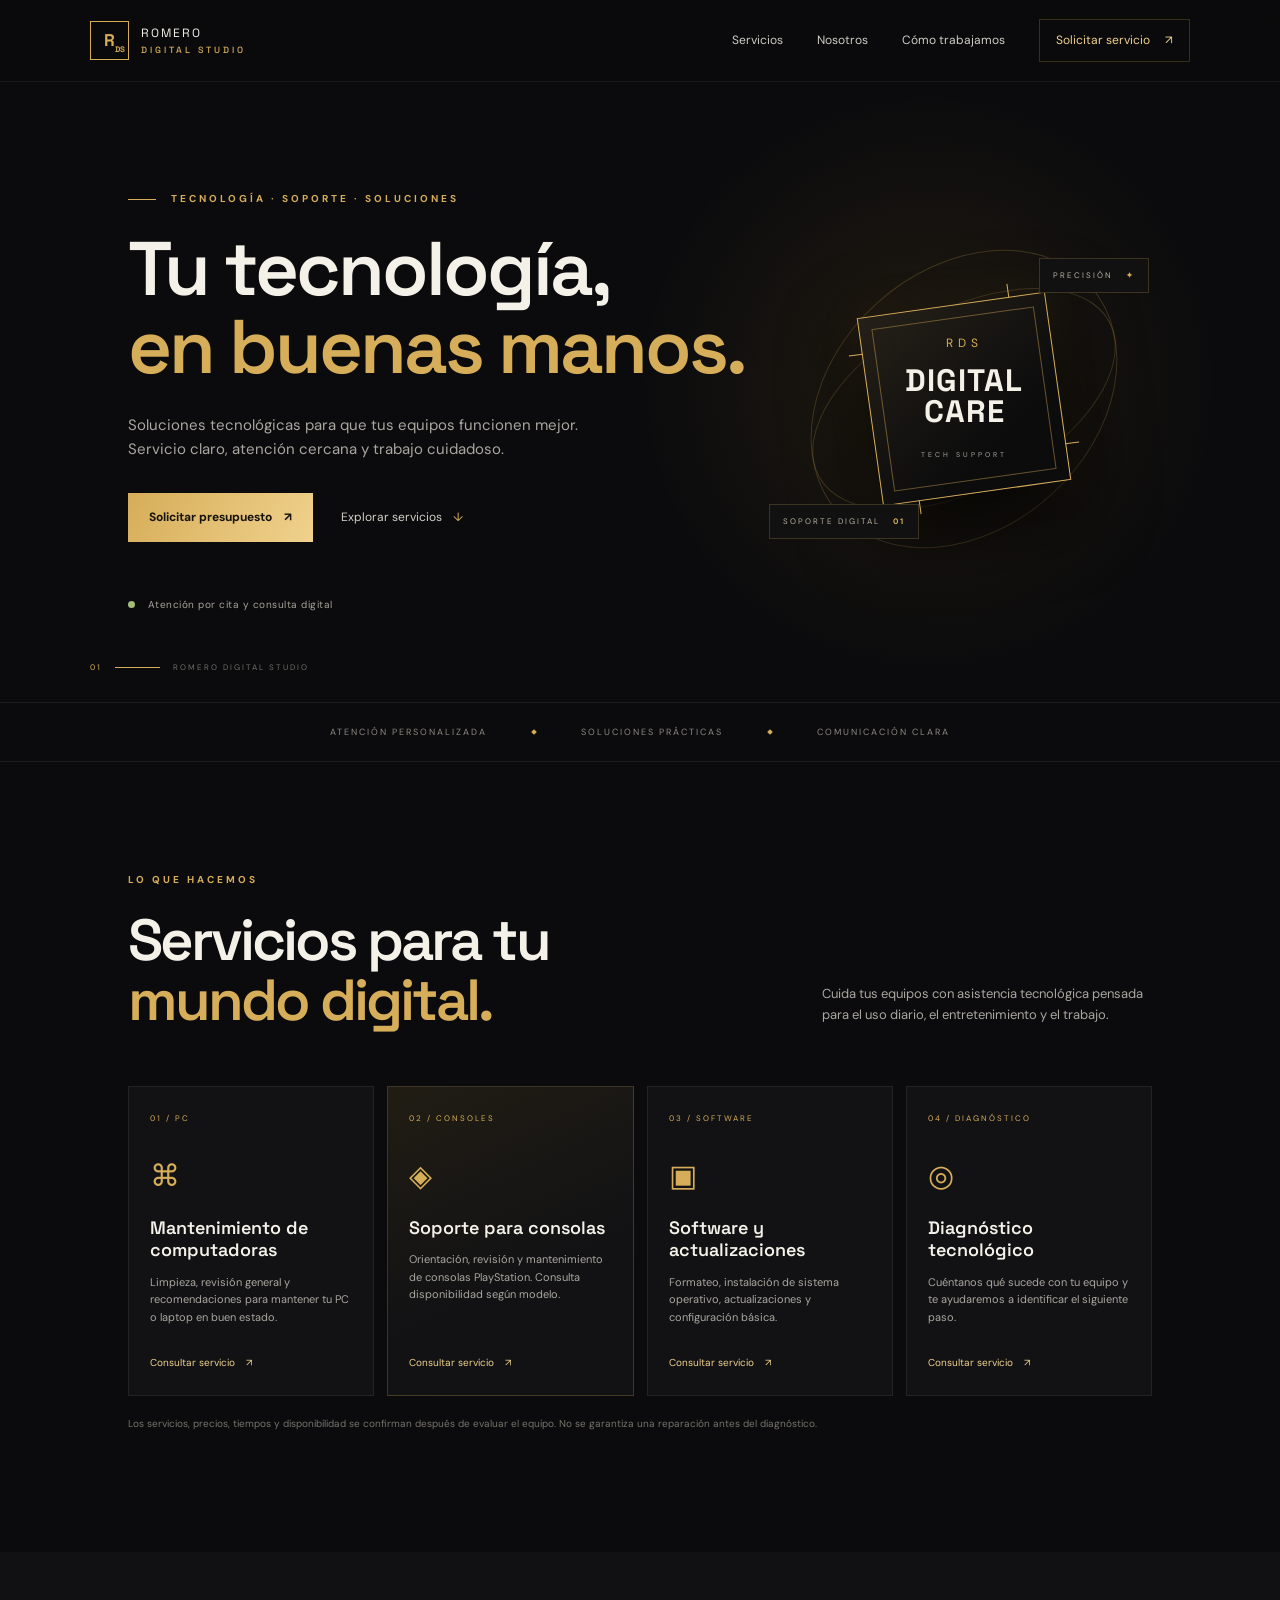
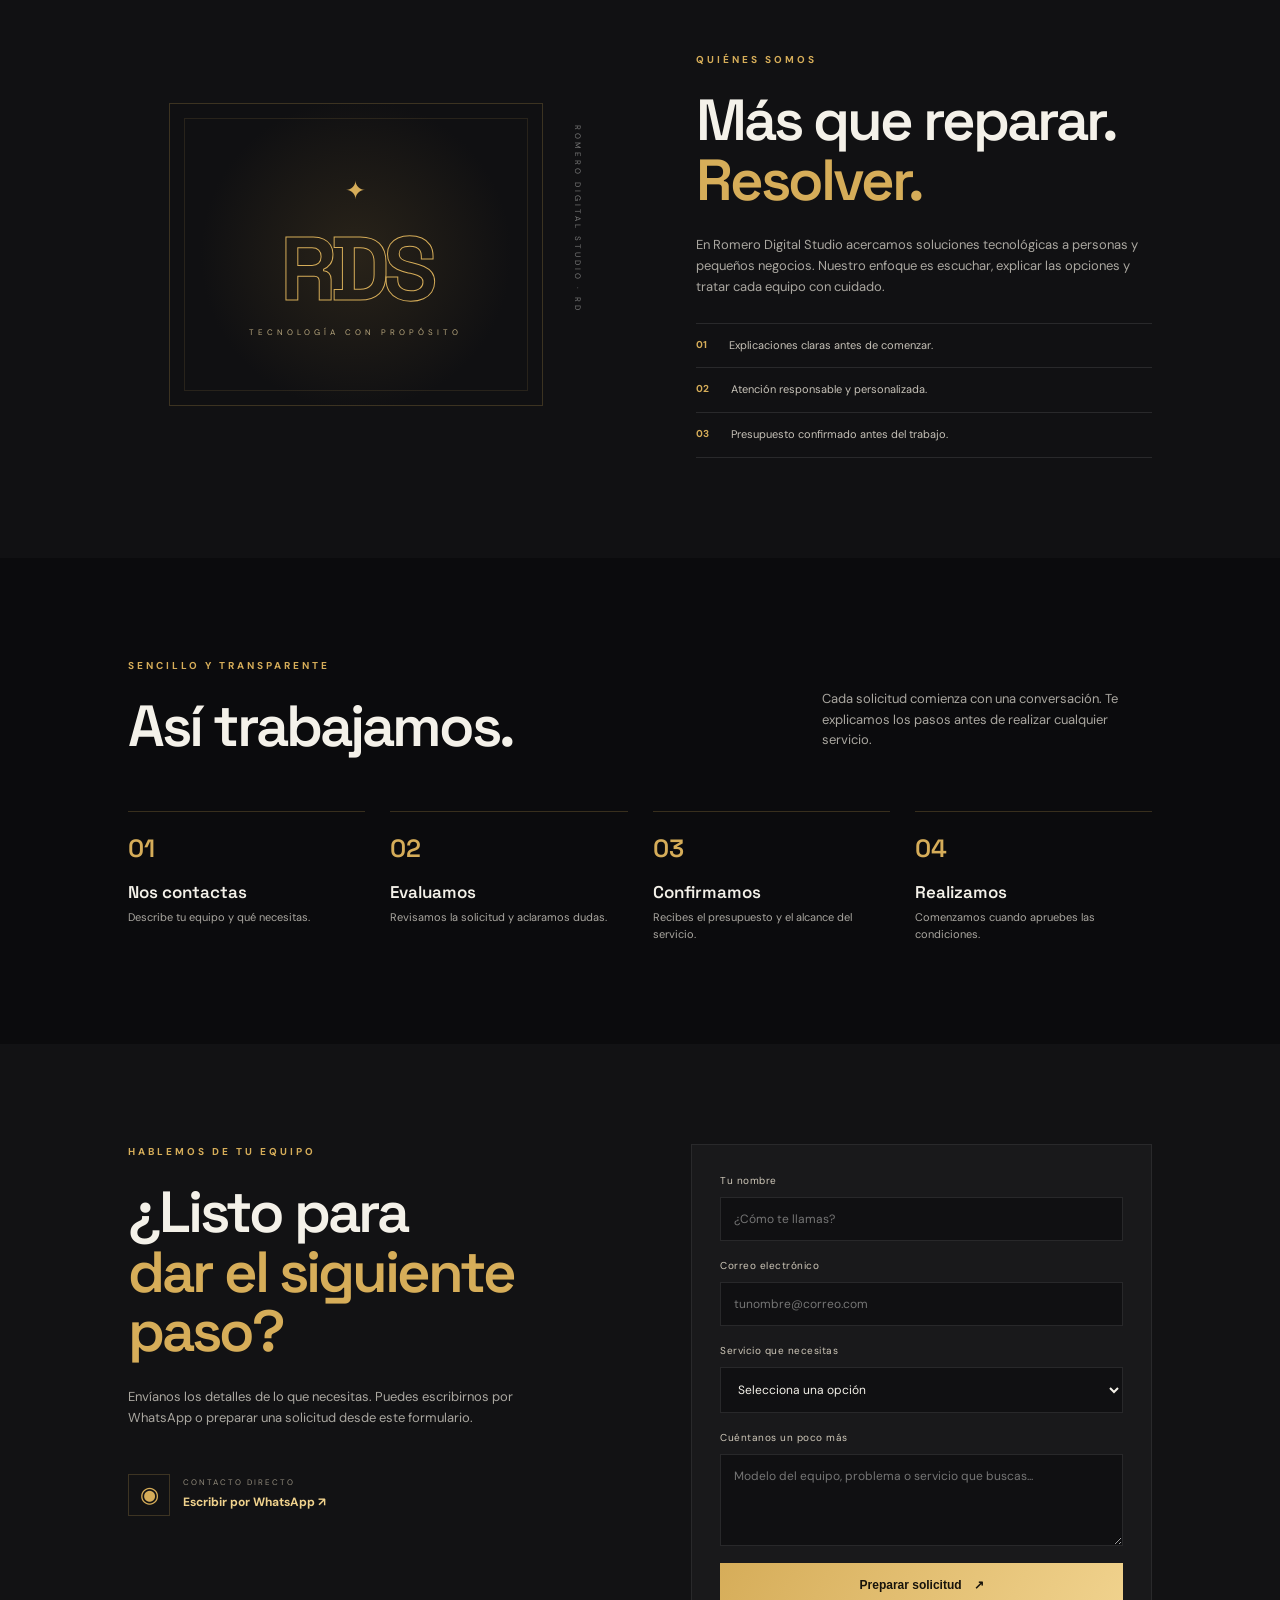
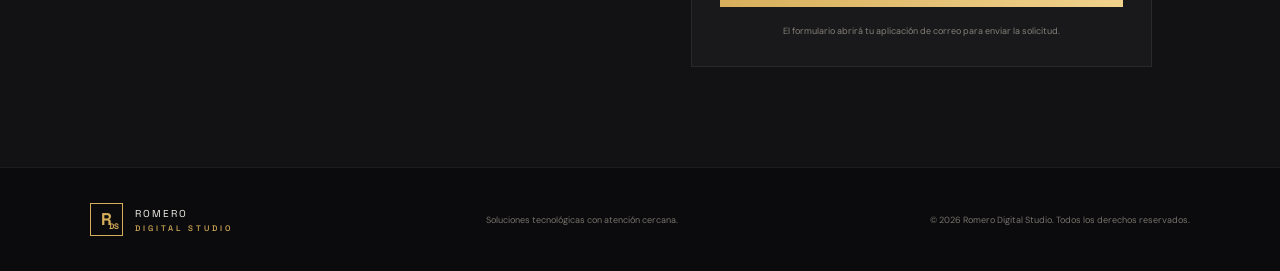
==== index.html @ 7bebb8ee "Add files via upload" ====
<!DOCTYPE html>
<html lang="es">
<head>
  <meta charset="UTF-8">
  <meta name="viewport" content="width=device-width, initial-scale=1.0">
  <meta name="description" content="Romero Digital Studio: mantenimiento, diagnóstico y soporte tecnológico para computadoras y consolas.">
  <meta name="theme-color" content="#0b0b0d">
  <title>Romero Digital Studio | Soluciones tecnológicas</title>
  <link rel="preconnect" href="https://fonts.googleapis.com">
  <link rel="preconnect" href="https://fonts.gstatic.com" crossorigin>
  <link href="https://fonts.googleapis.com/css2?family=DM+Sans:wght@400;500;600;700&family=Space+Grotesk:wght@500;600;700&display=swap" rel="stylesheet">
  <link rel="stylesheet" href="styles.css">
</head>
<body>
  <header class="site-header">
    <a class="brand" href="#inicio" aria-label="Romero Digital Studio, inicio">
      <span class="brand-mark">R<span>DS</span></span>
      <span class="brand-name">ROMERO <b>DIGITAL STUDIO</b></span>
    </a>
    <button class="menu-toggle" id="menuToggle" aria-label="Abrir menú" aria-expanded="false">☰</button>
    <nav id="mainNav">
      <a href="#servicios">Servicios</a>
      <a href="#nosotros">Nosotros</a>
      <a href="#proceso">Cómo trabajamos</a>
      <a class="nav-cta" href="#contacto">Solicitar servicio <span>↗</span></a>
    </nav>
  </header>

  <main>
    <section class="hero" id="inicio">
      <div class="hero-glow"></div>
      <div class="hero-content">
        <p class="eyebrow"><span class="eyebrow-line"></span> TECNOLOGÍA · SOPORTE · SOLUCIONES</p>
        <h1>Tu tecnología,<br><em>en buenas manos.</em></h1>
        <p class="hero-copy">Soluciones tecnológicas para que tus equipos funcionen mejor. Servicio claro, atención cercana y trabajo cuidadoso.</p>
        <div class="hero-actions">
          <a class="button button-gold" href="#contacto">Solicitar presupuesto <span>↗</span></a>
          <a class="text-link" href="#servicios">Explorar servicios <span>↓</span></a>
        </div>
        <div class="hero-note"><span class="status-dot"></span> Atención por cita y consulta digital</div>
      </div>
      <div class="hero-art" aria-label="Ilustración decorativa tecnológica">
        <div class="orbit orbit-one"></div><div class="orbit orbit-two"></div>
        <div class="chip">
          <div class="chip-inner">
            <span class="chip-label">RDS</span>
            <span class="chip-title">DIGITAL<br>CARE</span>
            <span class="chip-sub">TECH SUPPORT</span>
          </div>
          <span class="chip-pin pin-a"></span><span class="chip-pin pin-b"></span>
          <span class="chip-pin pin-c"></span><span class="chip-pin pin-d"></span>
        </div>
        <span class="float-tag tag-top">PRECISIÓN <b>✦</b></span>
        <span class="float-tag tag-bottom">SOPORTE DIGITAL <b>01</b></span>
      </div>
      <div class="hero-index"><span>01</span><span class="index-line"></span><span>ROMERO DIGITAL STUDIO</span></div>
    </section>

    <section class="trust-strip">
      <span>ATENCIÓN PERSONALIZADA</span><i></i><span>SOLUCIONES PRÁCTICAS</span><i></i><span>COMUNICACIÓN CLARA</span>
    </section>

    <section class="section services-section" id="servicios">
      <div class="section-heading">
        <div><p class="eyebrow">LO QUE HACEMOS</p><h2>Servicios para tu<br><em>mundo digital.</em></h2></div>
        <p class="section-intro">Cuida tus equipos con asistencia tecnológica pensada para el uso diario, el entretenimiento y el trabajo.</p>
      </div>
      <div class="service-grid">
        <article class="service-card">
          <span class="service-number">01 / PC</span><div class="service-icon">⌘</div>
          <h3>Mantenimiento de computadoras</h3><p>Limpieza, revisión general y recomendaciones para mantener tu PC o laptop en buen estado.</p>
          <a href="#contacto" class="card-link">Consultar servicio <span>↗</span></a>
        </article>
        <article class="service-card featured">
          <span class="service-number">02 / CONSOLES</span><div class="service-icon">◈</div>
          <h3>Soporte para consolas</h3><p>Orientación, revisión y mantenimiento de consolas PlayStation. Consulta disponibilidad según modelo.</p>
          <a href="#contacto" class="card-link">Consultar servicio <span>↗</span></a>
        </article>
        <article class="service-card">
          <span class="service-number">03 / SOFTWARE</span><div class="service-icon">▣</div>
          <h3>Software y actualizaciones</h3><p>Formateo, instalación de sistema operativo, actualizaciones y configuración básica.</p>
          <a href="#contacto" class="card-link">Consultar servicio <span>↗</span></a>
        </article>
        <article class="service-card">
          <span class="service-number">04 / DIAGNÓSTICO</span><div class="service-icon">◎</div>
          <h3>Diagnóstico tecnológico</h3><p>Cuéntanos qué sucede con tu equipo y te ayudaremos a identificar el siguiente paso.</p>
          <a href="#contacto" class="card-link">Consultar servicio <span>↗</span></a>
        </article>
      </div>
      <p class="fine-print">Los servicios, precios, tiempos y disponibilidad se confirman después de evaluar el equipo. No se garantiza una reparación antes del diagnóstico.</p>
    </section>

    <section class="about-section" id="nosotros">
      <div class="about-visual"><div class="about-frame"><span class="frame-cross">✦</span><span class="frame-big">RDS</span><span class="frame-caption">TECNOLOGÍA CON PROPÓSITO</span></div><span class="about-side">ROMERO DIGITAL STUDIO · RD</span></div>
      <div class="about-copy"><p class="eyebrow">QUIÉNES SOMOS</p><h2>Más que reparar.<br><em>Resolver.</em></h2><p>En Romero Digital Studio acercamos soluciones tecnológicas a personas y pequeños negocios. Nuestro enfoque es escuchar, explicar las opciones y tratar cada equipo con cuidado.</p><div class="value-list"><div><b>01</b><span>Explicaciones claras antes de comenzar.</span></div><div><b>02</b><span>Atención responsable y personalizada.</span></div><div><b>03</b><span>Presupuesto confirmado antes del trabajo.</span></div></div></div>
    </section>

    <section class="section process-section" id="proceso">
      <div class="section-heading"><div><p class="eyebrow">SENCILLO Y TRANSPARENTE</p><h2>Así trabajamos.</h2></div><p class="section-intro">Cada solicitud comienza con una conversación. Te explicamos los pasos antes de realizar cualquier servicio.</p></div>
      <div class="process-grid"><div><span>01</span><h3>Nos contactas</h3><p>Describe tu equipo y qué necesitas.</p></div><div><span>02</span><h3>Evaluamos</h3><p>Revisamos la solicitud y aclaramos dudas.</p></div><div><span>03</span><h3>Confirmamos</h3><p>Recibes el presupuesto y el alcance del servicio.</p></div><div><span>04</span><h3>Realizamos</h3><p>Comenzamos cuando apruebes las condiciones.</p></div></div>
    </section>

    <section class="contact-section" id="contacto">
      <div class="contact-copy"><p class="eyebrow">HABLEMOS DE TU EQUIPO</p><h2>¿Listo para<br><em>dar el siguiente paso?</em></h2><p>Envíanos los detalles de lo que necesitas. Puedes escribirnos por WhatsApp o preparar una solicitud desde este formulario.</p>
        <a class="contact-direct" id="directWhatsapp" href="#" target="_blank" rel="noopener"><span class="wa-icon">◉</span><span><small>CONTACTO DIRECTO</small><b>Escribir por WhatsApp ↗</b></span></a>
      </div>
      <form class="contact-form" id="contactForm">
        <label>Tu nombre<input name="name" required placeholder="¿Cómo te llamas?"></label>
        <label>Correo electrónico<input name="email" type="email" required placeholder="tunombre@correo.com"></label>
        <label>Servicio que necesitas<select name="service" required><option value="">Selecciona una opción</option><option>Mantenimiento de computadora</option><option>Soporte para consola</option><option>Formateo e instalación de sistema</option><option>Actualización de software</option><option>Diagnóstico</option><option>Otro</option></select></label>
        <label>Cuéntanos un poco más<textarea name="message" rows="4" required placeholder="Modelo del equipo, problema o servicio que buscas..."></textarea></label>
        <button class="button button-gold form-button" type="submit">Preparar solicitud <span>↗</span></button>
        <p class="form-hint" id="formHint">El formulario abrirá tu aplicación de correo para enviar la solicitud.</p>
      </form>
    </section>
  </main>

  <footer><a class="brand footer-brand" href="#inicio"><span class="brand-mark">R<span>DS</span></span><span class="brand-name">ROMERO <b>DIGITAL STUDIO</b></span></a><p>Soluciones tecnológicas con atención cercana.</p><span class="copyright">© <span id="year"></span> Romero Digital Studio. Todos los derechos reservados.</span></footer>
  <script src="config.js"></script>
  <script src="script.js"></script>
</body>
</html>
---- styles.css ----
:root{--bg:#0b0b0d;--panel:#121214;--panel2:#171719;--gold:#d6ad59;--gold2:#f0d28d;--text:#f4f1e9;--muted:#aaa7a0;--line:rgba(214,173,89,.22);--font:'DM Sans',sans-serif;--display:'Space Grotesk',sans-serif}
*{box-sizing:border-box}html{scroll-behavior:smooth}body{margin:0;background:var(--bg);color:var(--text);font-family:var(--font);line-height:1.6}a{color:inherit;text-decoration:none}.site-header{height:82px;padding:0 7%;display:flex;align-items:center;justify-content:space-between;border-bottom:1px solid rgba(255,255,255,.07);position:sticky;top:0;background:rgba(11,11,13,.92);backdrop-filter:blur(16px);z-index:10}.brand{display:flex;align-items:center;gap:12px}.brand-mark{width:39px;height:39px;border:1px solid var(--gold);display:grid;place-items:center;color:var(--gold);font-family:var(--display);font-weight:700;font-size:17px;position:relative}.brand-mark span{font-size:8px;position:absolute;right:3px;bottom:3px}.brand-name{font-family:var(--display);font-size:12px;letter-spacing:2px}.brand-name b{display:block;color:var(--gold);font-size:9px;letter-spacing:3px;font-weight:500}nav{display:flex;align-items:center;gap:34px;font-size:12px;color:#d0cdc6}nav a:hover,.text-link:hover{color:var(--gold2)}.nav-cta{border:1px solid var(--line);padding:11px 16px;color:var(--gold2)}.nav-cta span,.button span{margin-left:12px}.menu-toggle{display:none;background:none;border:0;color:var(--gold);font-size:24px}.hero{min-height:620px;padding:100px 10% 80px;display:flex;align-items:center;position:relative;overflow:hidden}.hero-glow{position:absolute;width:600px;height:600px;border-radius:50%;background:radial-gradient(circle,rgba(190,139,46,.13),transparent 68%);right:4%;top:0;pointer-events:none}.hero-content{max-width:620px;position:relative;z-index:1}.eyebrow{font-size:10px;letter-spacing:3px;color:var(--gold);font-weight:700;margin:0 0 23px}.eyebrow-line{display:inline-block;width:28px;height:1px;background:var(--gold);vertical-align:middle;margin-right:10px}.hero h1,h2{font-family:var(--display);font-size:clamp(42px,6vw,76px);line-height:1.03;letter-spacing:-3px;margin:0;font-weight:600}.hero h1 em,h2 em{font-style:normal;color:var(--gold)}.hero-copy{max-width:470px;color:var(--muted);font-size:15px;margin:27px 0 32px}.hero-actions{display:flex;align-items:center;gap:28px}.button{display:inline-flex;align-items:center;justify-content:center;padding:15px 21px;font-weight:700;font-size:12px;border:0;cursor:pointer}.button-gold{background:linear-gradient(120deg,var(--gold),var(--gold2));color:#17130b}.button-gold:hover{filter:brightness(1.08);transform:translateY(-1px)}.text-link{font-size:12px;color:#d4d0c7}.text-link span{color:var(--gold);margin-left:8px}.hero-note{font-size:10px;color:#a8a49b;margin-top:55px;letter-spacing:.5px}.status-dot{display:inline-block;width:7px;height:7px;border-radius:50%;background:#a4bd7b;margin-right:9px}.hero-art{position:absolute;right:11%;top:50%;transform:translateY(-48%);width:350px;height:350px;display:grid;place-items:center}.orbit{position:absolute;border:1px solid rgba(214,173,89,.23);border-radius:50%;transform:rotate(-28deg)}.orbit-one{width:330px;height:180px}.orbit-two{width:260px;height:340px;transform:rotate(48deg)}.chip{width:190px;height:190px;border:1px solid var(--gold);background:linear-gradient(145deg,#252018,#0c0c0d 70%);transform:rotate(-8deg);box-shadow:0 25px 80px #000,0 0 45px rgba(214,173,89,.1);position:relative;display:grid;place-items:center}.chip:before,.chip:after{content:"";position:absolute;inset:12px;border:1px solid rgba(214,173,89,.25)}.chip-inner{text-align:center;transform:rotate(8deg)}.chip-label{display:block;font-size:12px;letter-spacing:5px;color:var(--gold)}.chip-title{display:block;font:700 31px/1 var(--display);letter-spacing:1px;margin:12px 0}.chip-sub{font-size:7px;letter-spacing:3px;color:#a9a39a}.chip-pin{position:absolute;background:var(--gold);width:14px;height:1px}.pin-a{top:35px;left:-14px}.pin-b{bottom:35px;right:-14px}.pin-c{right:35px;top:-14px;width:1px;height:14px}.pin-d{left:35px;bottom:-14px;width:1px;height:14px}.float-tag{position:absolute;font-size:8px;letter-spacing:2px;color:#b8b1a2;border:1px solid var(--line);padding:10px 13px;background:#111}.float-tag b{color:var(--gold);margin-left:9px}.tag-top{top:34px;right:-10px}.tag-bottom{bottom:35px;left:-20px}.hero-index{position:absolute;bottom:28px;left:7%;display:flex;align-items:center;gap:13px;font-size:8px;letter-spacing:2px;color:#716e67}.hero-index span:first-child{color:var(--gold)}.index-line{height:1px;width:45px;background:var(--gold)}.trust-strip{border-block:1px solid rgba(255,255,255,.07);padding:22px 8%;display:flex;justify-content:center;align-items:center;gap:45px;color:#8e8a82;font-size:9px;letter-spacing:2px;flex-wrap:wrap}.trust-strip i{width:4px;height:4px;background:var(--gold);transform:rotate(45deg)}.section{padding:110px 10%}.section-heading{display:flex;align-items:end;justify-content:space-between;gap:40px;margin-bottom:55px}.section-heading h2,.about-copy h2,.contact-copy h2{font-size:clamp(38px,5vw,58px)}.section-intro{max-width:330px;color:var(--muted);font-size:13px;margin:0 0 5px}.service-grid{display:grid;grid-template-columns:repeat(4,1fr);gap:13px}.service-card{background:var(--panel);border:1px solid rgba(255,255,255,.07);padding:25px 21px 24px;min-height:310px;display:flex;flex-direction:column;transition:.25s}.service-card:hover{border-color:var(--line);transform:translateY(-5px)}.service-card.featured{background:linear-gradient(155deg,#211d14,#121214 60%);border-color:var(--line)}.service-number{font-size:8px;letter-spacing:2px;color:var(--gold)}.service-icon{font-size:30px;color:var(--gold);margin:27px 0 17px}.service-card h3{font:600 18px/1.25 var(--display);margin:0 0 12px}.service-card p{font-size:11px;color:var(--muted);margin:0 0 24px}.card-link{font-size:10px;color:var(--gold2);margin-top:auto}.card-link span{margin-left:8px}.fine-print{color:#77736c;font-size:10px;margin-top:20px}.about-section{background:#111113;padding:100px 10%;display:grid;grid-template-columns:1fr 1fr;gap:11%;align-items:center}.about-visual{height:370px;position:relative;display:grid;place-items:center}.about-frame{width:82%;height:82%;border:1px solid var(--line);background:radial-gradient(circle at 50% 50%,#292319,#101012 65%);display:flex;flex-direction:column;align-items:center;justify-content:center;position:relative}.about-frame:before{content:"";position:absolute;inset:14px;border:1px solid rgba(214,173,89,.12)}.frame-cross{color:var(--gold);font-size:25px}.frame-big{font:700 90px var(--display);color:transparent;-webkit-text-stroke:1px var(--gold);letter-spacing:-7px}.frame-caption{font-size:8px;letter-spacing:4px;color:#b8a77e}.about-side{position:absolute;right:0;top:15%;writing-mode:vertical-rl;font-size:8px;letter-spacing:3px;color:#777}.about-copy>p:not(.eyebrow){font-size:13px;color:var(--muted);margin:25px 0}.value-list{border-top:1px solid rgba(255,255,255,.1)}.value-list div{display:flex;gap:22px;padding:13px 0;border-bottom:1px solid rgba(255,255,255,.1);font-size:11px;color:#c7c2b8}.value-list b{color:var(--gold);font-size:10px}.process-section{padding-top:100px;padding-bottom:100px}.process-grid{display:grid;grid-template-columns:repeat(4,1fr);gap:25px}.process-grid>div{border-top:1px solid var(--line);padding-top:20px}.process-grid span{font:600 25px var(--display);color:var(--gold)}.process-grid h3{font:600 17px var(--display);margin:16px 0 6px}.process-grid p{font-size:11px;color:var(--muted);margin:0}.contact-section{background:#121214;padding:100px 10%;display:grid;grid-template-columns:1fr 1fr;gap:10%;align-items:start}.contact-copy>p:not(.eyebrow){font-size:13px;color:var(--muted);max-width:390px;margin:25px 0}.contact-direct{display:inline-flex;align-items:center;gap:13px;margin-top:20px}.wa-icon{width:42px;height:42px;border:1px solid var(--line);display:grid;place-items:center;color:var(--gold);font-size:22px}.contact-direct small{display:block;font-size:8px;letter-spacing:2px;color:#928b7c}.contact-direct b{font-size:12px;color:var(--gold2)}.contact-form{background:#19191b;border:1px solid rgba(255,255,255,.07);padding:28px;display:grid;gap:17px}.contact-form label{font-size:10px;color:#d0c9ba;letter-spacing:.5px}.contact-form input,.contact-form select,.contact-form textarea{display:block;width:100%;margin-top:8px;background:#101012;border:1px solid rgba(255,255,255,.1);padding:13px;color:var(--text);font:12px var(--font);outline:none;border-radius:0}.contact-form input:focus,.contact-form select:focus,.contact-form textarea:focus{border-color:var(--gold)}.contact-form textarea{resize:vertical}.form-button{width:100%}.form-hint{font-size:9px;color:#858078;margin:0;text-align:center}footer{padding:35px 7%;display:flex;align-items:center;justify-content:space-between;gap:20px;flex-wrap:wrap;border-top:1px solid rgba(255,255,255,.07)}footer p,.copyright{font-size:9px;color:#77736c}.footer-brand .brand-mark{width:33px;height:33px}.footer-brand .brand-name{font-size:10px}.footer-brand .brand-name b{font-size:8px}
@media(max-width:950px){.hero-art{right:2%;opacity:.45}.hero-content{max-width:580px}.service-grid{grid-template-columns:repeat(2,1fr)}.about-section{gap:6%}.trust-strip{gap:20px}}
@media(max-width:700px){.site-header{height:70px;padding:0 5%}.menu-toggle{display:block}nav{display:none;position:absolute;top:70px;left:0;right:0;background:#101012;padding:22px 6%;flex-direction:column;align-items:stretch;gap:20px;border-bottom:1px solid var(--line)}nav.open{display:flex}.nav-cta{text-align:center}.hero{padding:90px 7% 100px;min-height:600px}.hero-art{right:-110px;top:58%;opacity:.2;transform:translateY(-50%) scale(.8)}.hero-content{z-index:2}.hero h1{font-size:52px}.hero-copy{font-size:13px}.hero-actions{align-items:flex-start;flex-direction:column;gap:18px}.hero-note{margin-top:35px}.trust-strip{font-size:8px;padding:18px 5%;gap:12px}.trust-strip i{display:none}.section,.about-section,.contact-section{padding:75px 7%}.section-heading{display:block;margin-bottom:35px}.section-intro{margin-top:20px}.service-grid{grid-template-columns:1fr}.service-card{min-height:260px}.about-section{grid-template-columns:1fr;gap:35px}.about-visual{height:280px}.frame-big{font-size:75px}.process-grid{grid-template-columns:repeat(2,1fr);row-gap:35px}.contact-section{grid-template-columns:1fr;gap:35px}.contact-form{padding:20px}footer{padding:28px 7%;flex-direction:column;align-items:flex-start;gap:10px}.hero-index{left:7%}}
@media(prefers-reduced-motion:reduce){html{scroll-behavior:auto}*,*:before,*:after{transition:none!important}}
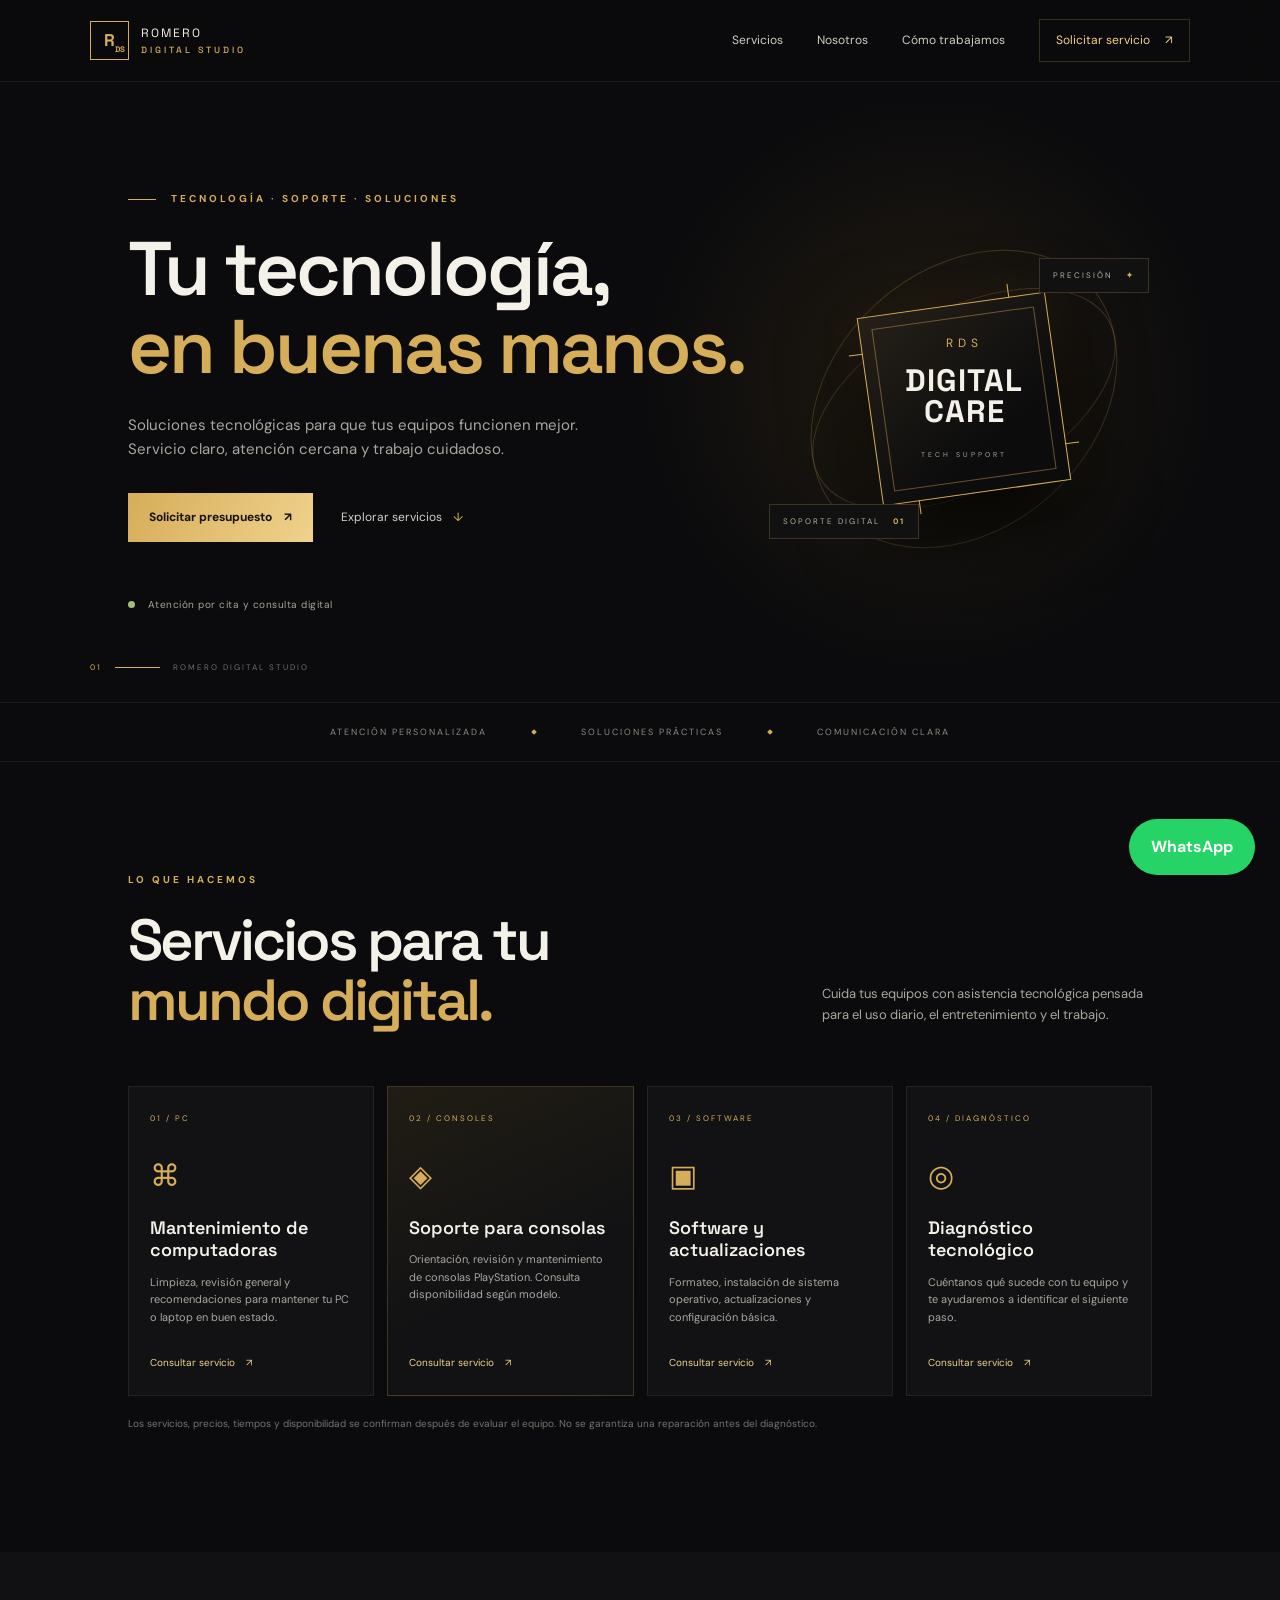
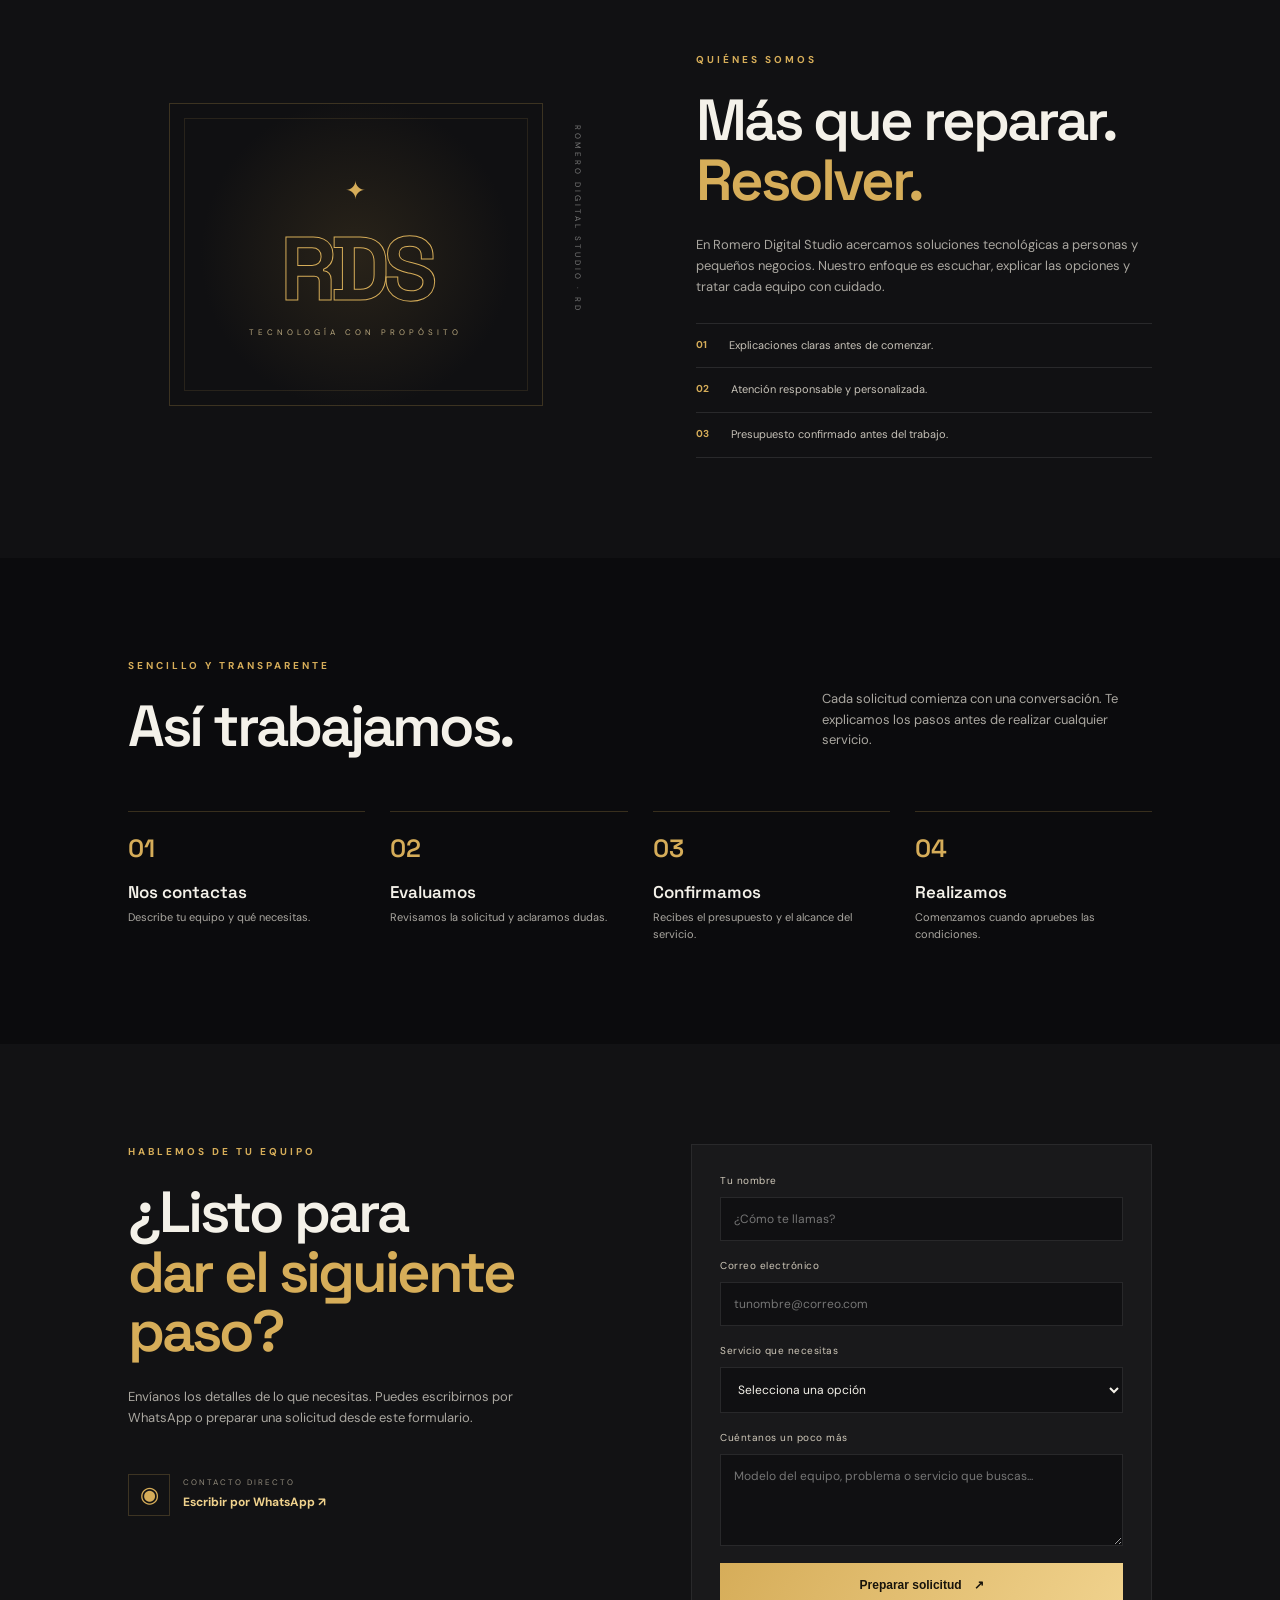
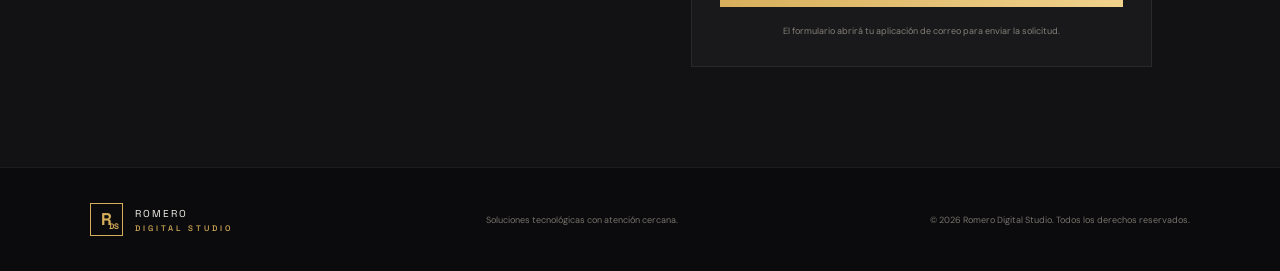
==== commit 5fa68a79: "Add WhatsApp contact link to index.html Added a WhatsApp contact link styled as a button." ====
--- a/index.html
+++ b/index.html
@@ -11,7 +11,15 @@
   <link href="https://fonts.googleapis.com/css2?family=DM+Sans:wght@400;500;600;700&family=Space+Grotesk:wght@500;600;700&display=swap" rel="stylesheet">
   <link rel="stylesheet" href="styles.css">
 </head>
-<body>
+<body> <a href="https://wa.me/18495661649?text=Hola%2C%20quiero%20solicitar%20informaci%C3%B3n%20sobre%20sus%20servicios."
+   target="_blank"
+   rel="noopener"
+   style="position:fixed;bottom:25px;right:25px;
+   background:#25D366;color:white;padding:15px 22px;
+   border-radius:50px;text-decoration:none;
+   font-weight:bold;z-index:9999;">
+   WhatsApp
+</a>
   <header class="site-header">
     <a class="brand" href="#inicio" aria-label="Romero Digital Studio, inicio">
       <span class="brand-mark">R<span>DS</span></span>
@@ -119,4 +127,4 @@
   <script src="config.js"></script>
   <script src="script.js"></script>
 </body>
-</html>+</html>
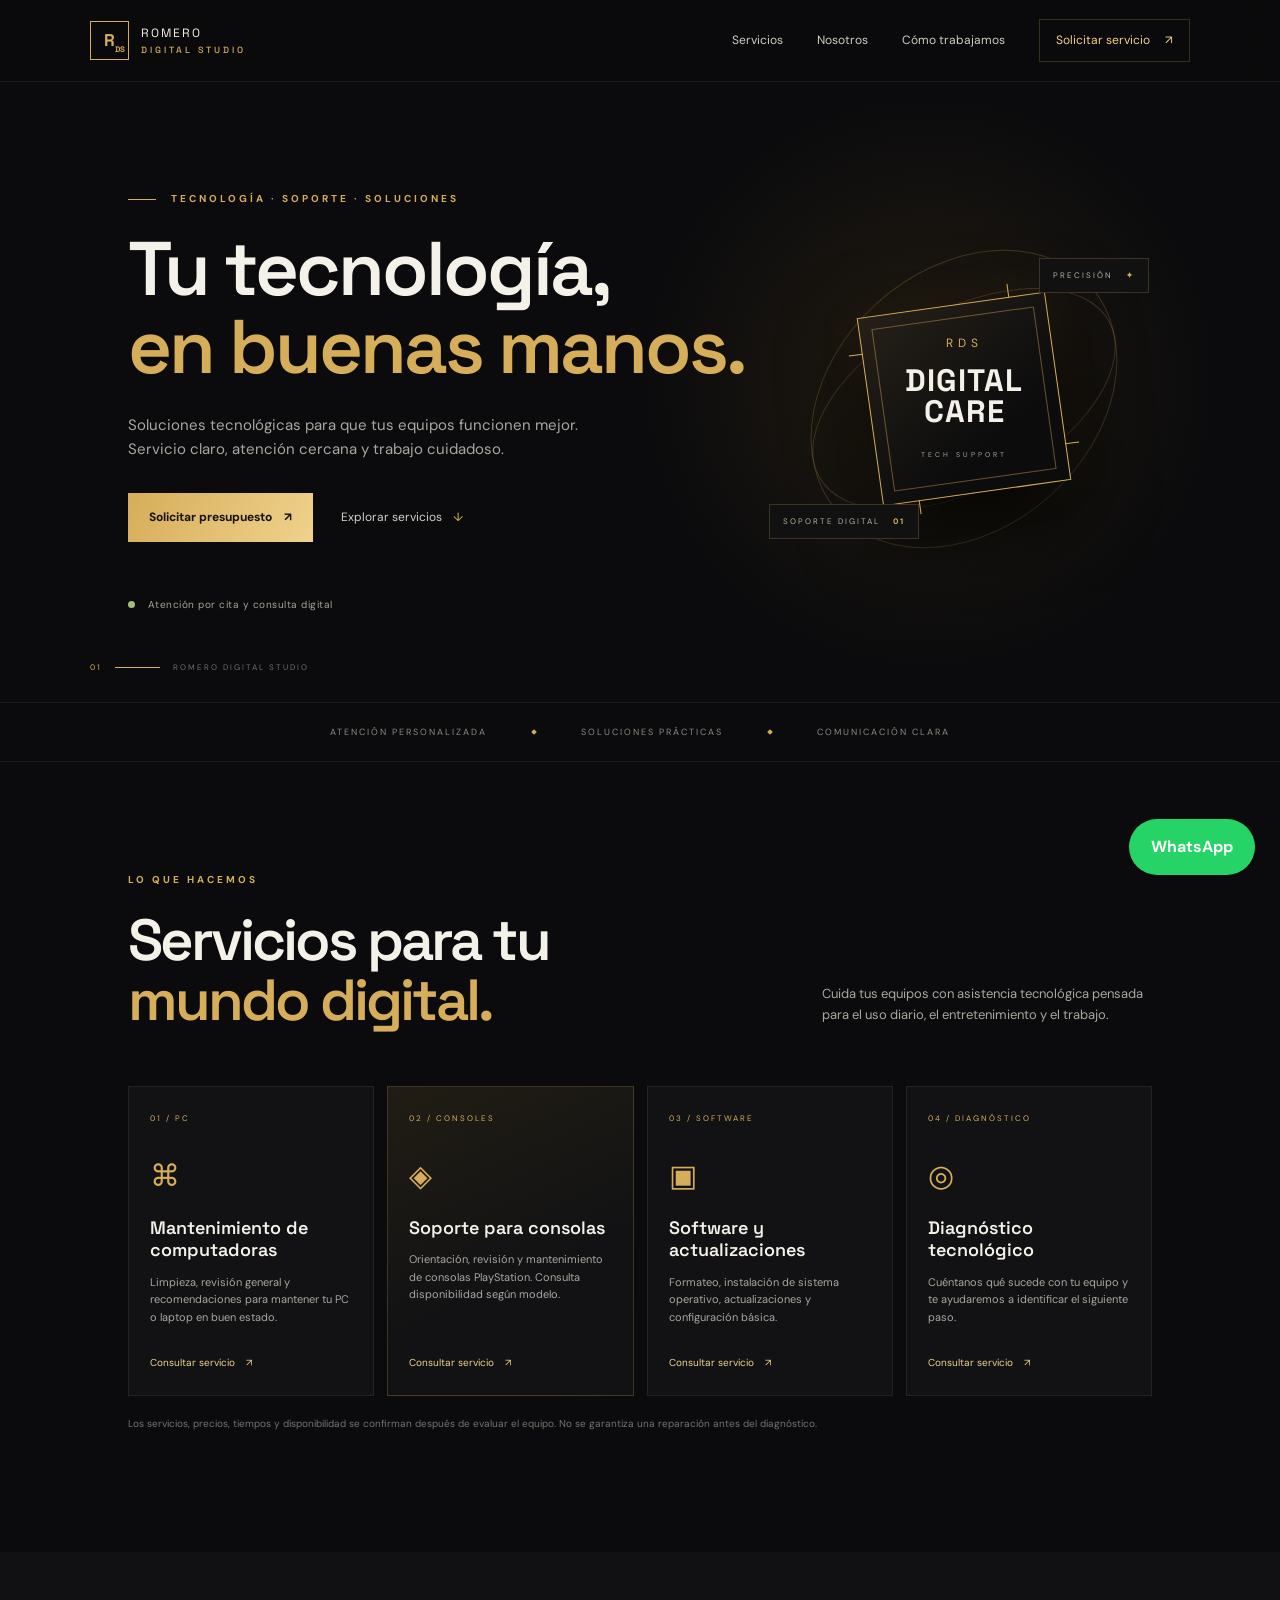
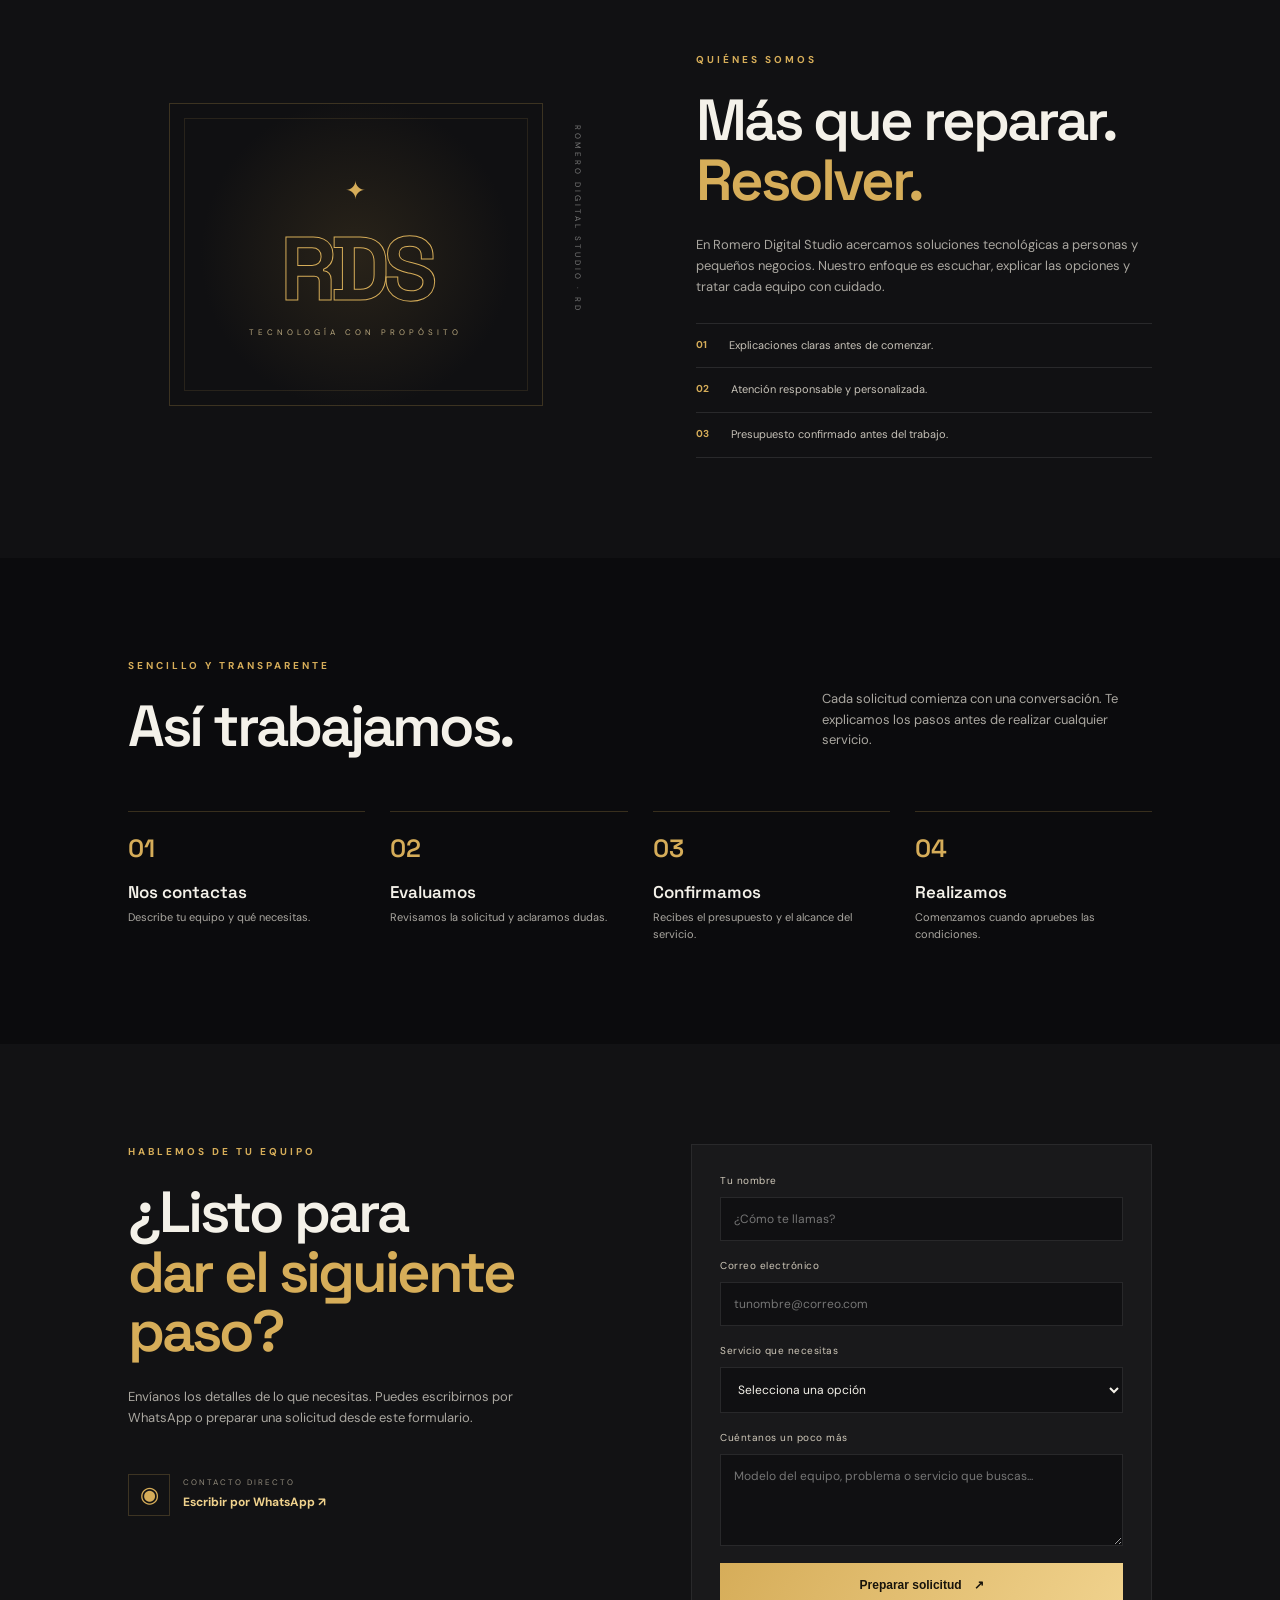
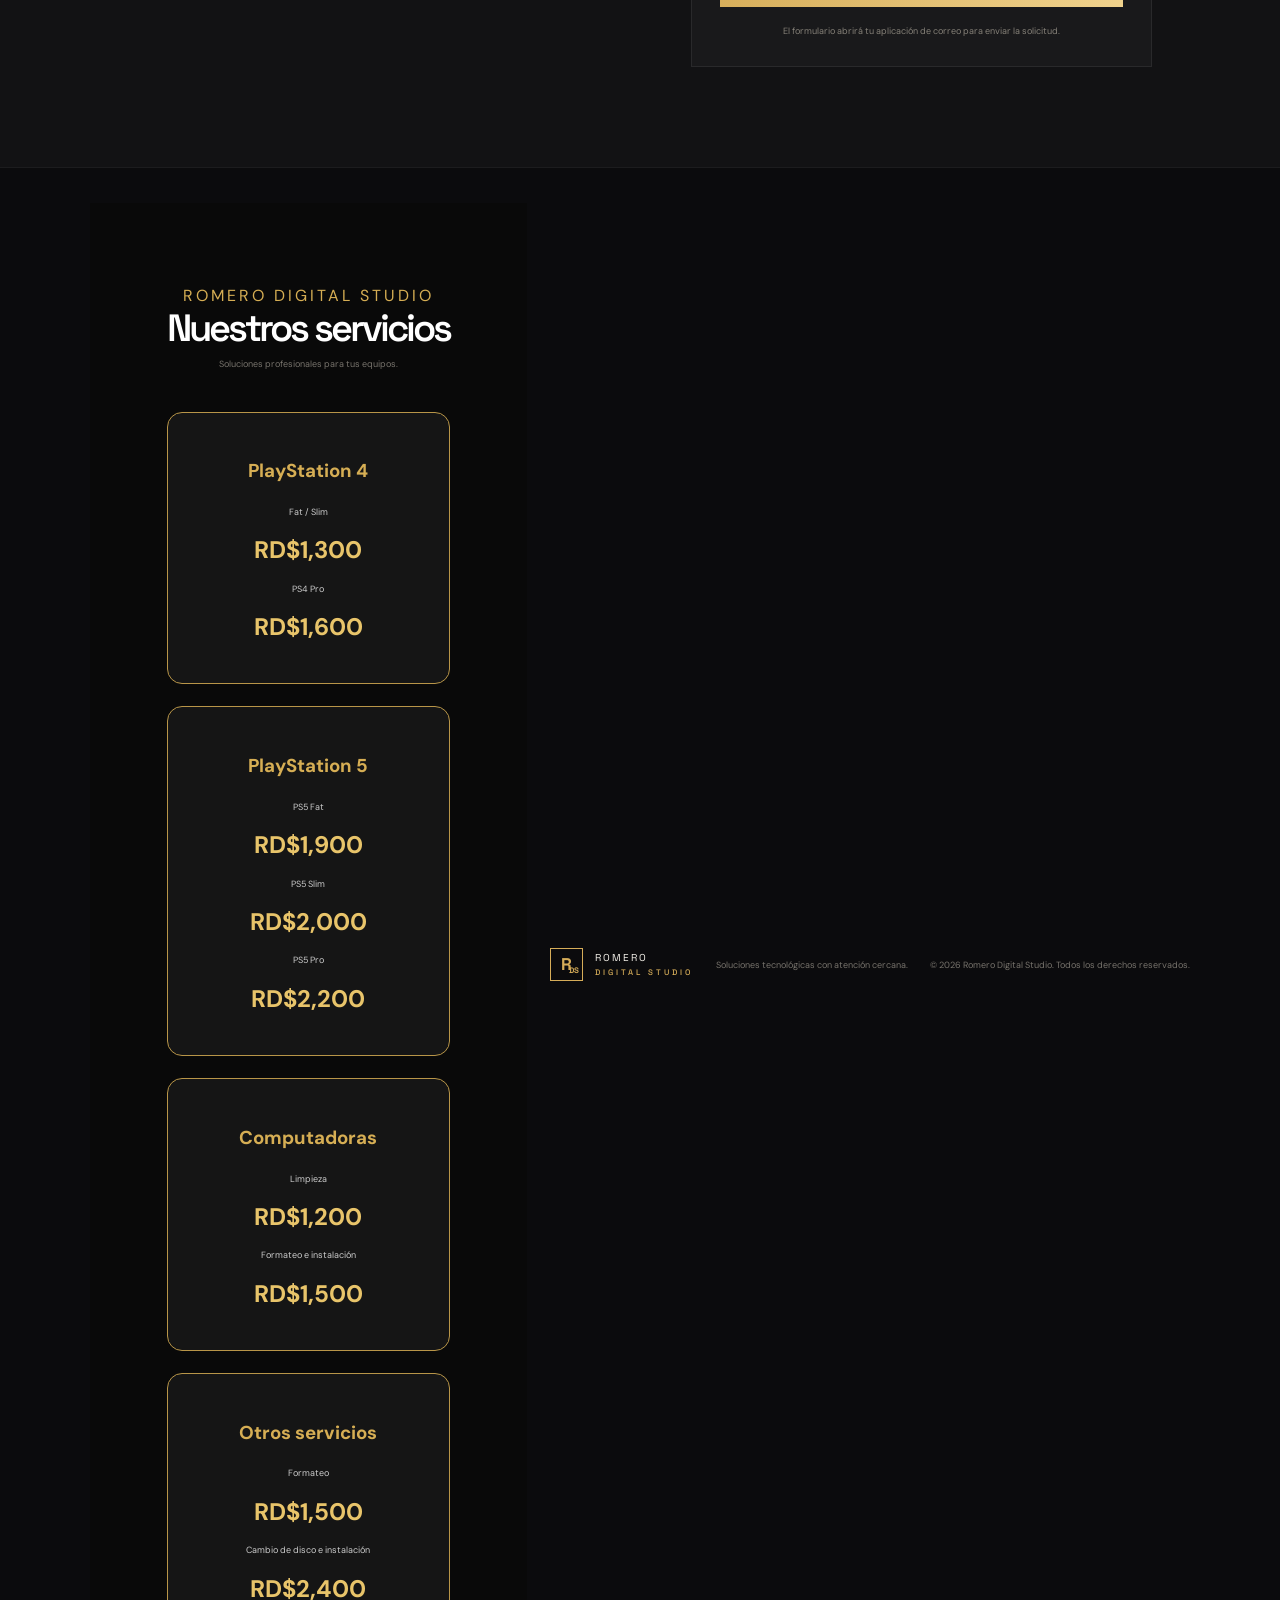
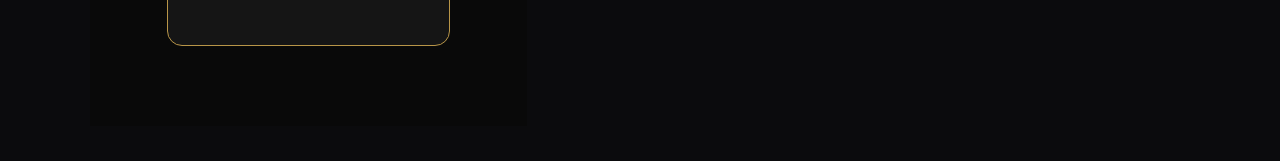
==== commit 6ac3d836: "Add pricing section and style to index.html" ====
--- a/index.html
+++ b/index.html
@@ -123,7 +123,100 @@
     </section>
   </main>
 
-  <footer><a class="brand footer-brand" href="#inicio"><span class="brand-mark">R<span>DS</span></span><span class="brand-name">ROMERO <b>DIGITAL STUDIO</b></span></a><p>Soluciones tecnológicas con atención cercana.</p><span class="copyright">© <span id="year"></span> Romero Digital Studio. Todos los derechos reservados.</span></footer>
+  <footer> <section id="precios" class="services-prices">
+  <div class="prices-heading">
+    <span>ROMERO DIGITAL STUDIO</span>
+    <h2>Nuestros servicios</h2>
+    <p>Soluciones profesionales para tus equipos.</p>
+  </div>
+
+  <div class="prices-grid">
+
+    <article class="price-card">
+      <h3>PlayStation 4</h3>
+      <p>Fat / Slim</p>
+      <strong>RD$1,300</strong>
+      <p>PS4 Pro</p>
+      <strong>RD$1,600</strong>
+    </article>
+
+    <article class="price-card">
+      <h3>PlayStation 5</h3>
+      <p>PS5 Fat</p>
+      <strong>RD$1,900</strong>
+      <p>PS5 Slim</p>
+      <strong>RD$2,000</strong>
+      <p>PS5 Pro</p>
+      <strong>RD$2,200</strong>
+    </article>
+
+    <article class="price-card">
+      <h3>Computadoras</h3>
+      <p>Limpieza</p>
+      <strong>RD$1,200</strong>
+      <p>Formateo e instalación</p>
+      <strong>RD$1,500</strong>
+    </article>
+
+    <article class="price-card">
+      <h3>Otros servicios</h3>
+      <p>Formateo</p>
+      <strong>RD$1,500</strong>
+      <p>Cambio de disco e instalación</p>
+      <strong>RD$2,400</strong>
+    </article>
+
+  </div>
+</section>
+
+<style>
+.services-prices {
+  background: #090909;
+  color: white;
+  padding: 80px 7%;
+  text-align: center;
+}
+
+.prices-heading span {
+  color: #d6ae54;
+  letter-spacing: 3px;
+}
+
+.prices-heading h2 {
+  font-size: 38px;
+}
+
+.prices-grid {
+  display: grid;
+  grid-template-columns:
+  repeat(auto-fit,minmax(220px,1fr));
+  gap: 22px;
+  margin-top: 40px;
+}
+
+.price-card {
+  background: #151515;
+  border: 1px solid #b89548;
+  border-radius: 15px;
+  padding: 25px;
+}
+
+.price-card h3 {
+  color: #d6ae54;
+}
+
+.price-card strong {
+  display: block;
+  color: #e8c46a;
+  font-size: 24px;
+  margin: 12px 0;
+}
+
+.price-card p {
+  color: #ccc;
+}
+</style>
+    <a class="brand footer-brand" href="#inicio"><span class="brand-mark">R<span>DS</span></span><span class="brand-name">ROMERO <b>DIGITAL STUDIO</b></span></a><p>Soluciones tecnológicas con atención cercana.</p><span class="copyright">© <span id="year"></span> Romero Digital Studio. Todos los derechos reservados.</span></footer>
   <script src="config.js"></script>
   <script src="script.js"></script>
 </body>
